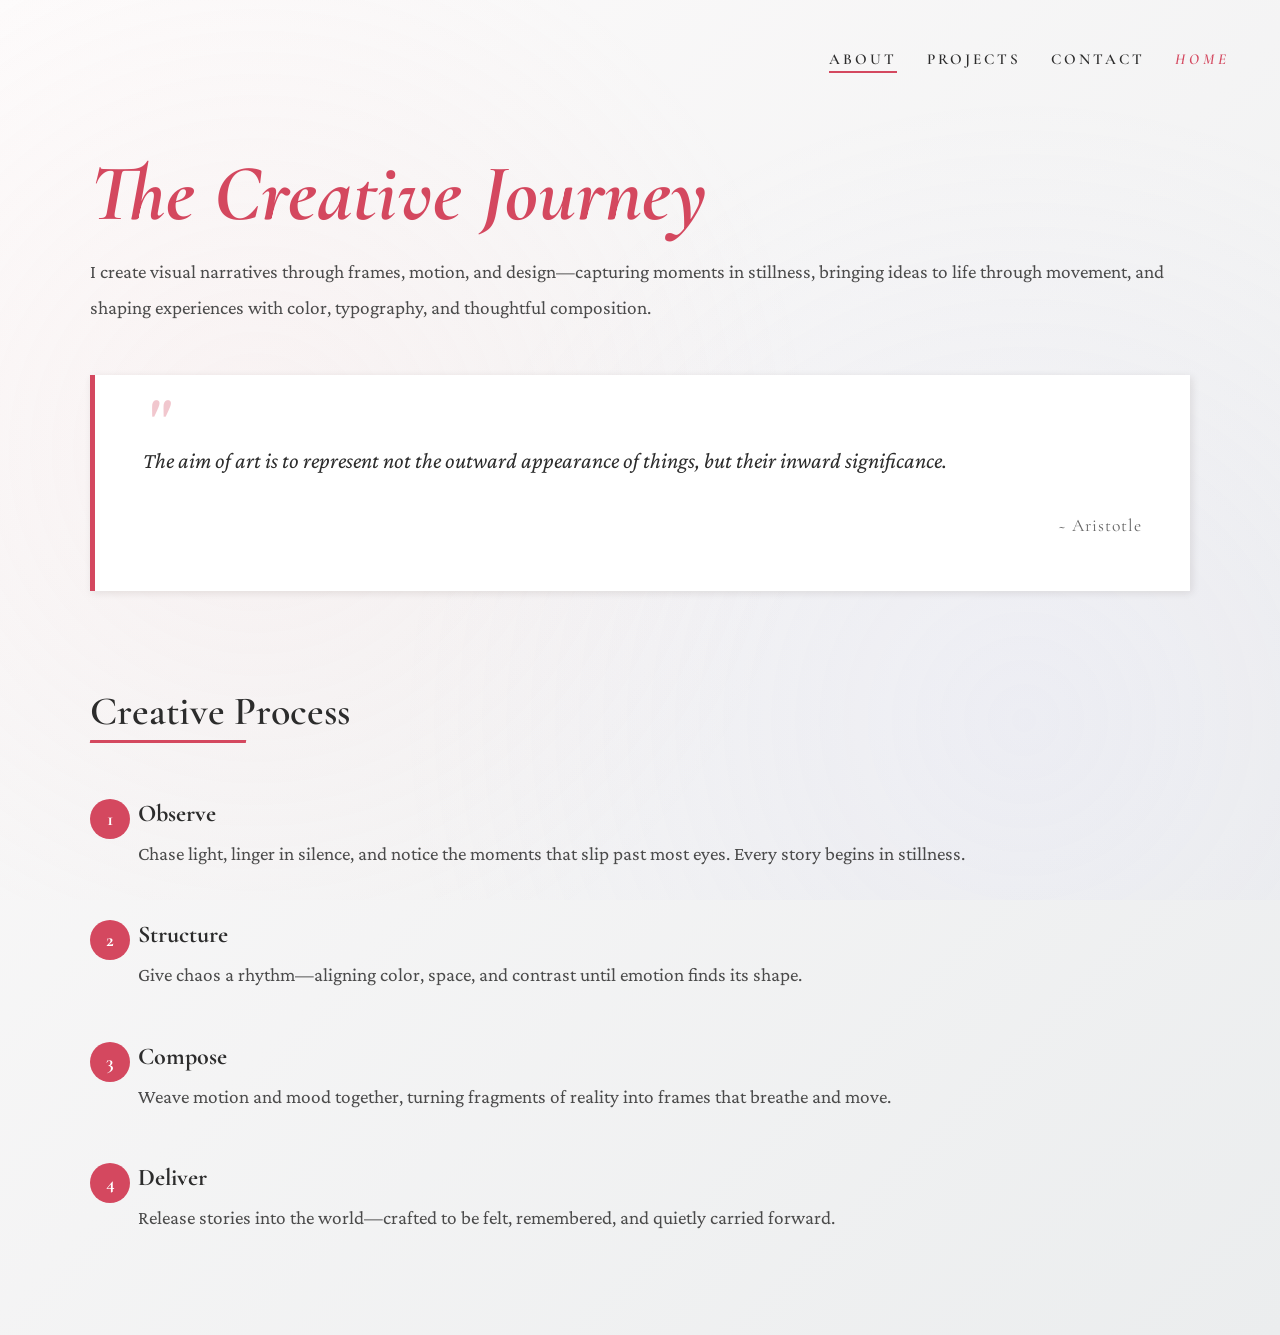
==== designer.html @ aa04ecfb "commit" ====
<!DOCTYPE html>
<html lang="en">

<head>
    <meta charset="UTF-8">
    <meta name="viewport" content="width=device-width, initial-scale=1.0">
    <title>Designer - Portfolio</title>
    <link
        href="https://fonts.googleapis.com/css2?family=Cormorant+Garamond:ital,wght@0,400;0,600;1,300;1,700&family=Crimson+Pro:wght@400;600&display=swap"
        rel="stylesheet">
    <link rel="stylesheet" href="css/designer.css">
</head>

<body>
    <!-- Navigation -->
    <nav>
        <a href="#about" onclick="showSection('about')" class="nav-link">About</a>
        <a href="#projects" onclick="showSection('projects')" class="nav-link">Projects</a>
        <a href="#contact" onclick="showSection('contact')" class="nav-link">Contact</a>
        <a href="index.html" class="home">Home</a>
    </nav>

    <!-- Page Content -->
    <div class="page-container">
        <!-- About Section -->
        <section id="about" class="page-section active">
            <h1>The Creative Journey</h1>
            <p>I create visual narratives through frames, motion, and design—capturing moments in stillness, bringing
                ideas to life through movement, and shaping experiences with color, typography, and thoughtful
                composition.</p>

            <div class="philosophy-quote">
                The aim of art is to represent not the outward appearance of things, but their inward significance.
                <div class="author">~ Aristotle</div>
            </div>

            <h2>Creative Process</h2>
            <div class="process-steps">

                <div class="process-step" data-number="1">
                    <h4>Observe</h4>
                    <p>
                        Chase light, linger in silence, and notice the moments that slip past most eyes.
                        Every story begins in stillness.
                    </p>
                </div>

                <div class="process-step" data-number="2">
                    <h4>Structure</h4>
                    <p>
                        Give chaos a rhythm—aligning color, space, and contrast
                        until emotion finds its shape.
                    </p>
                </div>

                <div class="process-step" data-number="3">
                    <h4>Compose</h4>
                    <p>
                        Weave motion and mood together, turning fragments of reality
                        into frames that breathe and move.
                    </p>
                </div>

                <div class="process-step" data-number="4">
                    <h4>Deliver</h4>
                    <p>
                        Release stories into the world—crafted to be felt,
                        remembered, and quietly carried forward.
                    </p>
                </div>

            </div>

            <!-- <h2>Expertise</h2>
            <div class="skills-showcase">
                <div class="skill-box">
                    <h4>UI/UX Design</h4>
                    <p>Creating intuitive flows and delightful interactions that make complex tasks feel effortless.</p>
                </div>
                <div class="skill-box">
                    <h4>Editing</h4>
                    <p>Crafting beautiful interfaces with careful attention to typography, color, and composition.</p>
                </div>
                <div class="skill-box">
                    <h4>Photography</h4>
                    <p>Building scalable component libraries and guidelines that ensure consistency across products.</p>
                </div>
                <div class="skill-box">
                    <h4>Branding</h4>
                    <p>Developing cohesive brand identities that tell compelling stories and connect with audiences.</p>
                </div>
                <div class="skill-box">
                    <h4>Prototyping</h4>
                    <p>Bringing ideas to life through interactive prototypes that communicate vision and enable testing.
                    </p>
                </div>
                <div class="skill-box">
                    <h4>User Research</h4>
                    <p>Conducting interviews, usability tests, and analysis to uncover insights that drive design
                        decisions.</p>
                </div>
            </div> -->
        </section>

        <!-- Projects Section -->
        <section id="projects" class="page-section">
            <h1>Featured Work</h1>
            <p>A selection of projects that showcase my design thinking and creative problem-solving.</p>

            <div class="project-grid">
                <div class="project-card">
                    <h3>Photography</h3>
                    <p class="project-description">Capturing fleeting moments through light, shadow, and composition.
                From quiet street frames to expressive portraits, each image tells a story beyond words.</p>
                    <div class="project-role"><strong>Focus:</strong> Light · Emotion · Composition</div>
                </div>

                <div class="project-card">
                    <h3>UI/UX Design</h3>
                    <p class="project-description">Designing interfaces that feel intuitive and intentional—where typography,
                color, and space work together to guide and inspire.</p>
                    <div class="project-role"><strong>Focus:</strong> Layout · Typography · Interaction</div>
                </div>

                <div class="project-card">
                    <h3>Video Editing</h3>
                    <p class="project-description">Turning raw footage into immersive narratives through rhythm,
                pacing, transitions, and cinematic color grading.</p>
                    <div class="project-role"><strong>Focus:</strong> Motion · Story · Timing</div>
                </div>

                <!-- <div class="project-card">
                    <h3>Sound Production</h3>
                    <p class="project-description">Crafting atmosphere through layered audio, ambient textures,
                and carefully shaped sound that elevates visual storytelling.</p>
                    <div class="project-role"><strong>Focus:</strong> Tone · Mood · Immersion</div>
                </div> -->

                <!-- <div class="project-card">
                    <h3>Game Design</h3>
                    <p class="project-description">Building interactive experiences where mechanics, visuals,
                and storytelling merge to create engaging digital worlds.</p>
                    <div class="project-role"><strong>Focus:</strong> Interaction · Systems · Experience</div>
                </div> -->

                <div class="project-card">
                    <h3>Posters & Branding</h3>
                    <p class="project-description">Creating bold visual identities and expressive posters
                that communicate ideas with clarity and character.</p>
                    <div class="project-role"><strong>Focus:</strong> Visual Identity · Composition · Impact</div>
                </div>
            </div>
        </section>

        <!-- Contact Section -->
        <section id="contact" class="page-section">
            <h1>Let's Create Together</h1>
            <p>Have a project in mind? I'd love to hear about it and explore how we can bring your vision to life.</p>

            <form class="contact-form">
                <div class="form-group">
                    <label for="name">Your Name</label>
                    <input type="text" id="name" name="name" required>
                </div>
                <div class="form-group">
                    <label for="email">Email Address</label>
                    <input type="email" id="email" name="email" required>
                </div>
                <div class="form-group">
                    <label for="message">Tell me about your project</label>
                    <textarea id="message" name="message" required></textarea>
                </div>
                <button type="submit">Send Message</button>
            </form>

            <div class="contact-info">
                <h2>Connect</h2>
                <div class="contact-item">
                    <span>📧</span>
                    <a href="mailto:vipin.yadav.7217@gmail.com">vipin.yadav.7217@gmail.com</a>
                </div>
                <div class="contact-item">
                    <span>🎨</span>
                    <a href="https://dribbble.com/vipin-yadav-7217" target="_blank">dribbble.com</a>
                </div>
                <div class="contact-item">
                    <span>💼</span>
                    <a href="https://www.behance.net/d7106" target="_blank">behance.net</a>
                </div>
                <div class="contact-item">
                    <span>📸</span>
                    <a href="https://www.instagram.com/_vipinyadav31_/" target="_blank">instagram.com</a>
                </div>
                <div class="contact-item">
                    <span>💼</span>
                    <a href="https://www.linkedin.com/in/vipin-yadav-a4ab71288/" target="_blank">linkedin.com</a>
                </div>
            </div>
        </section>
    </div>

    <script src="js/page.js"></script>
</body>

</html>
---- css/designer.css ----
* {
    margin: 0;
    padding: 0;
    box-sizing: border-box;
}

body {
    font-family: 'Crimson Pro', serif;
    background: linear-gradient(135deg, #fdfbfb 0%, #ebedee 100%);
    color: #2c2c2c;
    min-height: 100vh;
    position: relative;
}

body::before {
    content: '';
    position: fixed;
    top: 0;
    left: 0;
    right: 0;
    bottom: 0;
    background:
        radial-gradient(circle at 20% 50%, rgba(255, 200, 200, 0.1) 0%, transparent 50%),
        radial-gradient(circle at 80% 80%, rgba(200, 200, 255, 0.1) 0%, transparent 50%);
    pointer-events: none;
    z-index: 1;
}

/* Navigation */
nav {
    position: fixed;
    top: 0;
    right: 0;
    padding: 50px 50px;
    z-index: 1000;
    display: flex;
    gap: 30px;
    align-items: center;
}

nav a {
    color: #2c2c2c;
    text-decoration: none;
    font-size: 0.95rem;
    text-transform: uppercase;
    letter-spacing: 3px;
    position: relative;
    transition: all 0.3s ease;
    padding-bottom: 5px;
    font-family: 'Cormorant Garamond', serif;
    font-weight: 600;
}

nav a::after {
    content: '';
    position: absolute;
    bottom: 0;
    left: 0;
    width: 0;
    height: 2px;
    background: #d4485f;
    transition: width 0.3s ease;
}

nav a:hover::after,
nav a.active::after {
    width: 100%;
}

nav a:hover {
    color: #d4485f;
}

nav a.home {
    color: #d4485f;
    letter-spacing: 4px;
    font-style: italic;
}

/* Page Container */
.page-container {
    position: relative;
    z-index: 2;
    max-width: 1200px;
    margin: 0 auto;
    padding: 150px 50px 50px;
}

.page-section {
    display: none;
    animation: fadeIn 0.6s ease;
}

.page-section.active {
    display: block;
}

@keyframes fadeIn {
    from {
        opacity: 0;
        transform: translateY(20px);
    }

    to {
        opacity: 1;
        transform: translateY(0);
    }
}

h1 {
    font-size: 5rem;
    margin-bottom: 1rem;
    color: #d4485f;
    font-family: 'Cormorant Garamond', serif;
    font-style: italic;
    font-weight: 700;
    line-height: 1.1;
}

h2 {
    font-size: 2.5rem;
    color: #2c2c2c;
    margin-bottom: 2rem;
    margin-top: 3rem;
    font-family: 'Cormorant Garamond', serif;
    font-weight: 600;
    position: relative;
    display: inline-block;
}

h2::after {
    content: '';
    position: absolute;
    bottom: -8px;
    left: 0;
    width: 60%;
    height: 3px;
    background: #d4485f;
    transform: skewX(-10deg);
}

h3 {
    font-size: 1.8rem;
    color: #d4485f;
    margin-bottom: 1rem;
    margin-top: 2rem;
    font-family: 'Cormorant Garamond', serif;
    font-weight: 600;
}

p {
    font-size: 1.2rem;
    line-height: 1.9;
    color: #4a4a4a;
    margin-bottom: 1.5rem;
}

/* Project Cards */
.project-grid {
    display: grid;
    grid-template-columns: repeat(auto-fit, minmax(350px, 1fr));
    gap: 2.5rem;
    margin-top: 3rem;
}

.project-card {
    background: white;
    padding: 2.5rem;
    border-radius: 4px;
    box-shadow: 3px 3px 0 #f4d9c6;
    transition: all 0.3s ease;
    border-left: 4px solid #d4485f;
}

.project-card:hover {
    transform: rotate(-1deg) translateY(-8px);
    box-shadow: 8px 8px 0 #f4d9c6;
}

.project-card h3 {
    margin-top: 0;
}

.project-description {
    font-style: italic;
    font-size: 1.1rem;
    line-height: 1.7;
}

.project-role {
    margin-top: 1.5rem;
    padding-top: 1.5rem;
    border-top: 1px solid #e0e0e0;
    font-size: 1rem;
    color: #666;
}

.project-role strong {
    color: #d4485f;
}

/* Skills Showcase */
.skills-showcase {
    display: grid;
    grid-template-columns: repeat(auto-fit, minmax(250px, 1fr));
    gap: 2rem;
    margin-top: 2rem;
}

.skill-box {
    background: white;
    padding: 2rem;
    box-shadow: 2px 2px 8px rgba(44, 24, 16, 0.1);
    transition: all 0.3s ease;
}

.skill-box:hover {
    transform: translateY(-5px);
    box-shadow: 4px 4px 15px rgba(44, 24, 16, 0.15);
}

.skill-box h4 {
    color: #d4485f;
    font-size: 1.3rem;
    margin-bottom: 1rem;
    font-family: 'Cormorant Garamond', serif;
    font-weight: 600;
}

.skill-box p {
    font-size: 1rem;
    line-height: 1.7;
    font-style: italic;
}

/* Process Timeline */
.process-steps {
    margin-top: 2rem;
}

.process-step {
    margin-bottom: 3rem;
    padding-left: 3rem;
    position: relative;
}

.process-step::before {
    content: attr(data-number);
    position: absolute;
    left: 0;
    top: 0;
    width: 40px;
    height: 40px;
    background: #d4485f;
    color: white;
    border-radius: 50%;
    display: flex;
    align-items: center;
    justify-content: center;
    font-weight: 700;
    font-family: 'Cormorant Garamond', serif;
    font-size: 1.2rem;
}

.process-step h4 {
    color: #2c2c2c;
    font-size: 1.5rem;
    margin-bottom: 0.5rem;
    font-family: 'Cormorant Garamond', serif;
}

/* Contact Form */
.contact-form {
    max-width: 600px;
    margin-top: 2rem;
}

.form-group {
    margin-bottom: 1.5rem;
}

label {
    display: block;
    margin-bottom: 0.5rem;
    color: #2c2c2c;
    font-size: 1rem;
    font-weight: 600;
}

input,
textarea {
    width: 100%;
    background: white;
    border: 2px solid #e0e0e0;
    color: #2c2c2c;
    padding: 12px;
    font-family: 'Crimson Pro', serif;
    font-size: 1rem;
    border-radius: 0;
    transition: all 0.3s ease;
}

input:focus,
textarea:focus {
    outline: none;
    border-color: #d4485f;
    box-shadow: 0 0 0 3px rgba(212, 72, 95, 0.1);
}

textarea {
    min-height: 150px;
    resize: vertical;
}

button {
    background: #d4485f;
    color: white;
    border: none;
    padding: 15px 40px;
    font-family: 'Cormorant Garamond', serif;
    font-size: 1.1rem;
    cursor: pointer;
    transition: all 0.3s ease;
    text-transform: uppercase;
    letter-spacing: 2px;
    font-weight: 600;
}

button:hover {
    background: #b83a4e;
    box-shadow: 4px 4px 0 #f4d9c6;
    transform: translate(-2px, -2px);
}

.contact-info {
    margin-top: 3rem;
}

.contact-item {
    display: flex;
    align-items: center;
    gap: 15px;
    margin-bottom: 1.2rem;
    font-size: 1.1rem;
}

.contact-item a {
    color: #d4485f;
    text-decoration: none;
    transition: color 0.3s ease;
    font-style: italic;
}

.contact-item a:hover {
    color: #b83a4e;
}

/* Philosophy Section */
.philosophy-quote {
    background: white;
    padding: 3rem;
    margin: 3rem 0;
    border-left: 5px solid #d4485f;
    font-size: 1.4rem;
    font-style: italic;
    line-height: 2;
    color: #2c2c2c;
    box-shadow: 2px 2px 8px rgba(44, 24, 16, 0.1);
}

.philosophy-quote::before {
    content: '"';
    font-size: 4rem;
    color: #d4485f;
    opacity: 0.3;
    line-height: 0;
    display: block;
    margin-bottom: 1rem;
}

.author{
    margin-top: 1.5rem;
    text-align: right;
    font-size: 1.1rem;
    font-style: normal;
    color: #666;
    letter-spacing: 1px;
    font-family: 'Cormorant Garamond', serif;
}

/* Responsive */
@media (max-width: 768px) {
    nav {
        padding: 30px 20px;
        gap: 15px;
    }

    nav a {
        font-size: 0.8rem;
    }

    .page-container {
        padding: 120px 20px 30px;
    }

    h1 {
        font-size: 3rem;
    }

    h2 {
        font-size: 1.8rem;
    }

    .project-grid {
        grid-template-columns: 1fr;
    }

    .philosophy-quote {
        font-size: 1.2rem;
        padding: 2rem;
    }
}
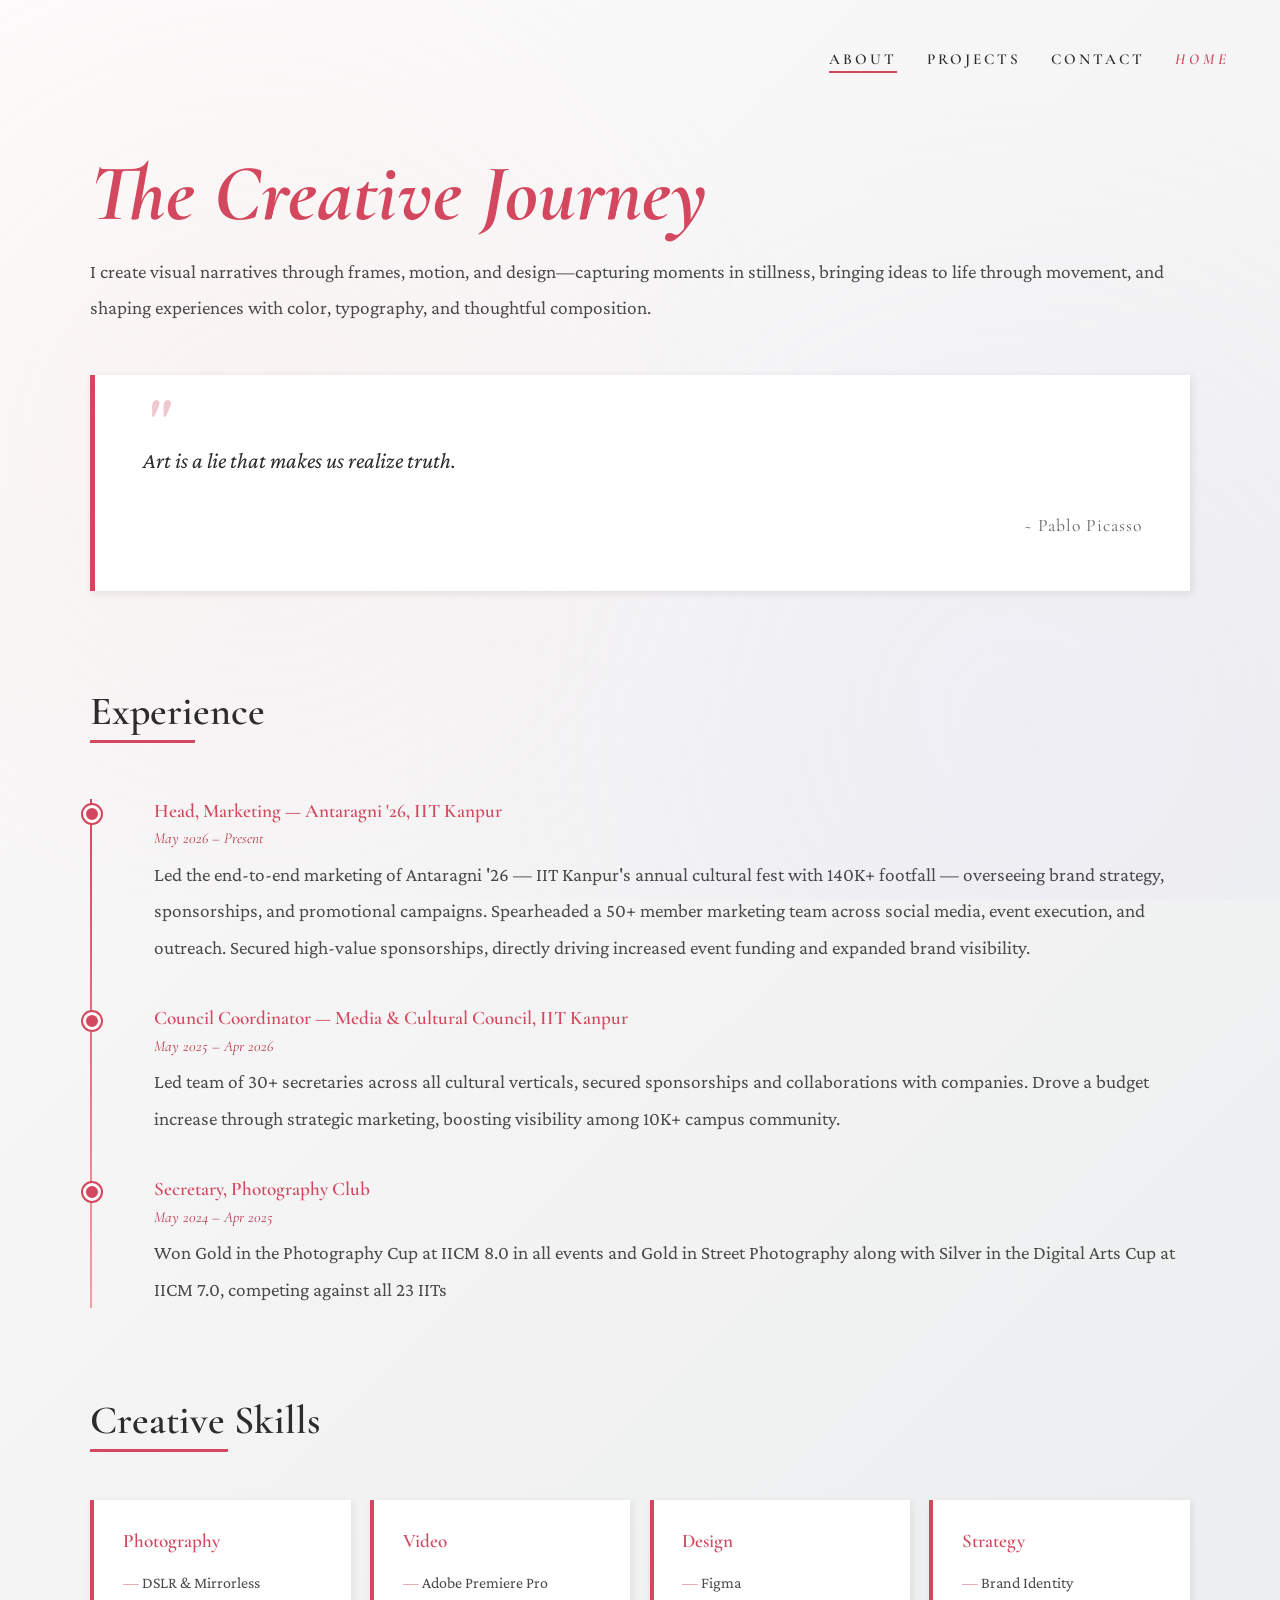
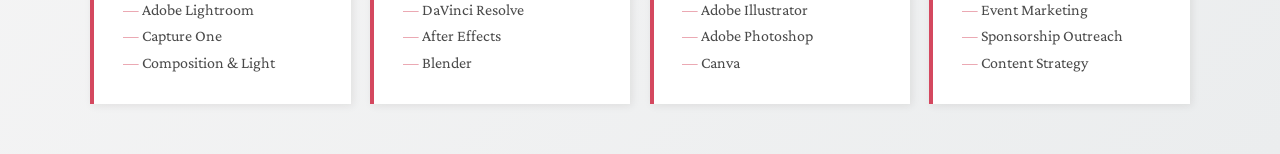
==== commit fd16938e: "commit" ====
--- a/designer.html
+++ b/designer.html
@@ -30,76 +30,72 @@
                 composition.</p>
 
             <div class="philosophy-quote">
-                The aim of art is to represent not the outward appearance of things, but their inward significance.
-                <div class="author">~ Aristotle</div>
+                Art is a lie that makes us realize truth.
+                <div class="author">~ Pablo Picasso</div>
             </div>
 
-            <h2>Creative Process</h2>
-            <div class="process-steps">
-
-                <div class="process-step" data-number="1">
-                    <h4>Observe</h4>
-                    <p>
-                        Chase light, linger in silence, and notice the moments that slip past most eyes.
-                        Every story begins in stillness.
+            <h2>Experience</h2>
+            <div class="timeline">
+                <div class="timeline-item">
+                    <h4>Head, Marketing — Antaragni '26, IIT Kanpur</h4>
+                    <div class="date">May 2026 – Present</div>
+                    <p>Led the end-to-end marketing of Antaragni '26 — IIT Kanpur's annual cultural fest with 140K+ footfall — overseeing brand strategy, sponsorships, and promotional campaigns. Spearheaded a 50+ member marketing team across social media, event execution, and outreach. Secured high-value sponsorships, directly driving increased event funding and expanded brand visibility.</p>
                     </p>
                 </div>
-
-                <div class="process-step" data-number="2">
-                    <h4>Structure</h4>
-                    <p>
-                        Give chaos a rhythm—aligning color, space, and contrast
-                        until emotion finds its shape.
-                    </p>
+                <div class="timeline-item">
+                    <h4>Council Coordinator — Media & Cultural Council, IIT Kanpur</h4>
+                    <div class="date">May 2025 – Apr 2026</div>
+                    <p>Led team of 30+ secretaries across all cultural verticals, secured sponsorships and
+                        collaborations with companies. Drove a budget increase through strategic marketing,
+                        boosting visibility among 10K+ campus community.</p>
                 </div>
-
-                <div class="process-step" data-number="3">
-                    <h4>Compose</h4>
-                    <p>
-                        Weave motion and mood together, turning fragments of reality
-                        into frames that breathe and move.
-                    </p>
+                
+                <div class="timeline-item">
+                    <h4>Secretary, Photography Club</h4>
+                    <div class="date">May 2024 – Apr 2025</div>
+                    <p>Won Gold in the Photography Cup at IICM 8.0 in all events and Gold in Street Photography along with Silver in the Digital Arts Cup at IICM 7.0, competing against all 23 IITs</p>
                 </div>
-
-                <div class="process-step" data-number="4">
-                    <h4>Deliver</h4>
-                    <p>
-                        Release stories into the world—crafted to be felt,
-                        remembered, and quietly carried forward.
-                    </p>
-                </div>
-
             </div>
 
-            <!-- <h2>Expertise</h2>
-            <div class="skills-showcase">
-                <div class="skill-box">
-                    <h4>UI/UX Design</h4>
-                    <p>Creating intuitive flows and delightful interactions that make complex tasks feel effortless.</p>
+            <h2>Creative Skills</h2>
+            <div class="skills-list">
+                <div class="skill-category">
+                    <h4>Photography</h4>
+                    <ul>
+                        <li>DSLR &amp; Mirrorless</li>
+                        <li>Adobe Lightroom</li>
+                        <li>Capture One</li>
+                        <li>Composition &amp; Light</li>
+                    </ul>
                 </div>
-                <div class="skill-box">
-                    <h4>Editing</h4>
-                    <p>Crafting beautiful interfaces with careful attention to typography, color, and composition.</p>
+                <div class="skill-category">
+                    <h4>Video</h4>
+                    <ul>
+                        <li>Adobe Premiere Pro</li>
+                        <li>DaVinci Resolve</li>
+                        <li>After Effects</li>
+                        <li>Blender</li>
+                    </ul>
                 </div>
-                <div class="skill-box">
-                    <h4>Photography</h4>
-                    <p>Building scalable component libraries and guidelines that ensure consistency across products.</p>
+                <div class="skill-category">
+                    <h4>Design</h4>
+                    <ul>
+                        <li>Figma</li>
+                        <li>Adobe Illustrator</li>
+                        <li>Adobe Photoshop</li>
+                        <li>Canva</li>
+                    </ul>
                 </div>
-                <div class="skill-box">
-                    <h4>Branding</h4>
-                    <p>Developing cohesive brand identities that tell compelling stories and connect with audiences.</p>
+                <div class="skill-category">
+                    <h4>Strategy</h4>
+                    <ul>
+                        <li>Brand Identity</li>
+                        <li>Event Marketing</li>
+                        <li>Sponsorship Outreach</li>
+                        <li>Content Strategy</li>
+                    </ul>
                 </div>
-                <div class="skill-box">
-                    <h4>Prototyping</h4>
-                    <p>Bringing ideas to life through interactive prototypes that communicate vision and enable testing.
-                    </p>
-                </div>
-                <div class="skill-box">
-                    <h4>User Research</h4>
-                    <p>Conducting interviews, usability tests, and analysis to uncover insights that drive design
-                        decisions.</p>
-                </div>
-            </div> -->
+            </div>
         </section>
 
         <!-- Projects Section -->
@@ -128,20 +124,6 @@
                 pacing, transitions, and cinematic color grading.</p>
                     <div class="project-role"><strong>Focus:</strong> Motion · Story · Timing</div>
                 </div>
-
-                <!-- <div class="project-card">
-                    <h3>Sound Production</h3>
-                    <p class="project-description">Crafting atmosphere through layered audio, ambient textures,
-                and carefully shaped sound that elevates visual storytelling.</p>
-                    <div class="project-role"><strong>Focus:</strong> Tone · Mood · Immersion</div>
-                </div> -->
-
-                <!-- <div class="project-card">
-                    <h3>Game Design</h3>
-                    <p class="project-description">Building interactive experiences where mechanics, visuals,
-                and storytelling merge to create engaging digital worlds.</p>
-                    <div class="project-role"><strong>Focus:</strong> Interaction · Systems · Experience</div>
-                </div> -->
 
                 <div class="project-card">
                     <h3>Posters & Branding</h3>
--- a/css/designer.css
+++ b/css/designer.css
@@ -419,4 +419,112 @@
         font-size: 1.2rem;
         padding: 2rem;
     }
+}
+/* ── Timeline ───────────────────────────────────────────────────────────────── */
+.timeline {
+    position: relative;
+    padding-left: 2rem;
+    margin-top: 2rem;
+}
+
+.timeline::before {
+    content: '';
+    position: absolute;
+    left: 0;
+    top: 0;
+    bottom: 0;
+    width: 2px;
+    background: linear-gradient(to bottom, #d4485f, #f4a0a0);
+}
+
+.timeline-item {
+    position: relative;
+    margin-bottom: 2.5rem;
+    padding-left: 2rem;
+}
+
+.timeline-item::before {
+    content: '';
+    position: absolute;
+    left: -2.45rem;
+    top: 6px;
+    width: 12px;
+    height: 12px;
+    background: #d4485f;
+    border-radius: 50%;
+    border: 3px solid #fdfbfb;
+    box-shadow: 0 0 0 2px #d4485f;
+}
+
+.timeline-item h4 {
+    color: #d4485f;
+    font-size: 1.2rem;
+    margin-bottom: 0.4rem;
+    font-family: 'Cormorant Garamond', serif;
+    font-weight: 600;
+}
+
+.timeline-item .date {
+    color: #b83a4e;
+    font-size: 0.95rem;
+    font-style: italic;
+    margin-bottom: 0.6rem;
+    font-family: 'Cormorant Garamond', serif;
+}
+
+/* ── Skills List ────────────────────────────────────────────────────────────── */
+.skills-list {
+    display: grid;
+    grid-template-columns: repeat(auto-fit, minmax(200px, 1fr));
+    gap: 1.2rem;
+    margin-top: 1.5rem;
+}
+
+.skill-category {
+    background: white;
+    padding: 1.8rem;
+    border-left: 4px solid #d4485f;
+    box-shadow: 2px 2px 8px rgba(44, 24, 16, 0.08);
+    transition: transform 0.3s ease, box-shadow 0.3s ease;
+}
+
+.skill-category:hover {
+    transform: translateY(-4px);
+    box-shadow: 4px 6px 16px rgba(44, 24, 16, 0.13);
+}
+
+.skill-category h4 {
+    color: #d4485f;
+    font-size: 1.2rem;
+    margin-bottom: 1rem;
+    font-family: 'Cormorant Garamond', serif;
+    font-weight: 600;
+}
+
+.skill-category ul {
+    list-style: none;
+}
+
+.skill-category li {
+    color: #4a4a4a;
+    padding: 0.3rem 0;
+    font-size: 1rem;
+    font-family: 'Crimson Pro', serif;
+}
+
+.skill-category li::before {
+    content: '— ';
+    color: #d4485f;
+    opacity: 0.6;
+}
+
+/* ── Responsive additions ───────────────────────────────────────────────────── */
+@media (max-width: 768px) {
+    .skills-list {
+        grid-template-columns: 1fr 1fr;
+    }
+
+    .timeline-item h4 {
+        font-size: 1.05rem;
+    }
 }
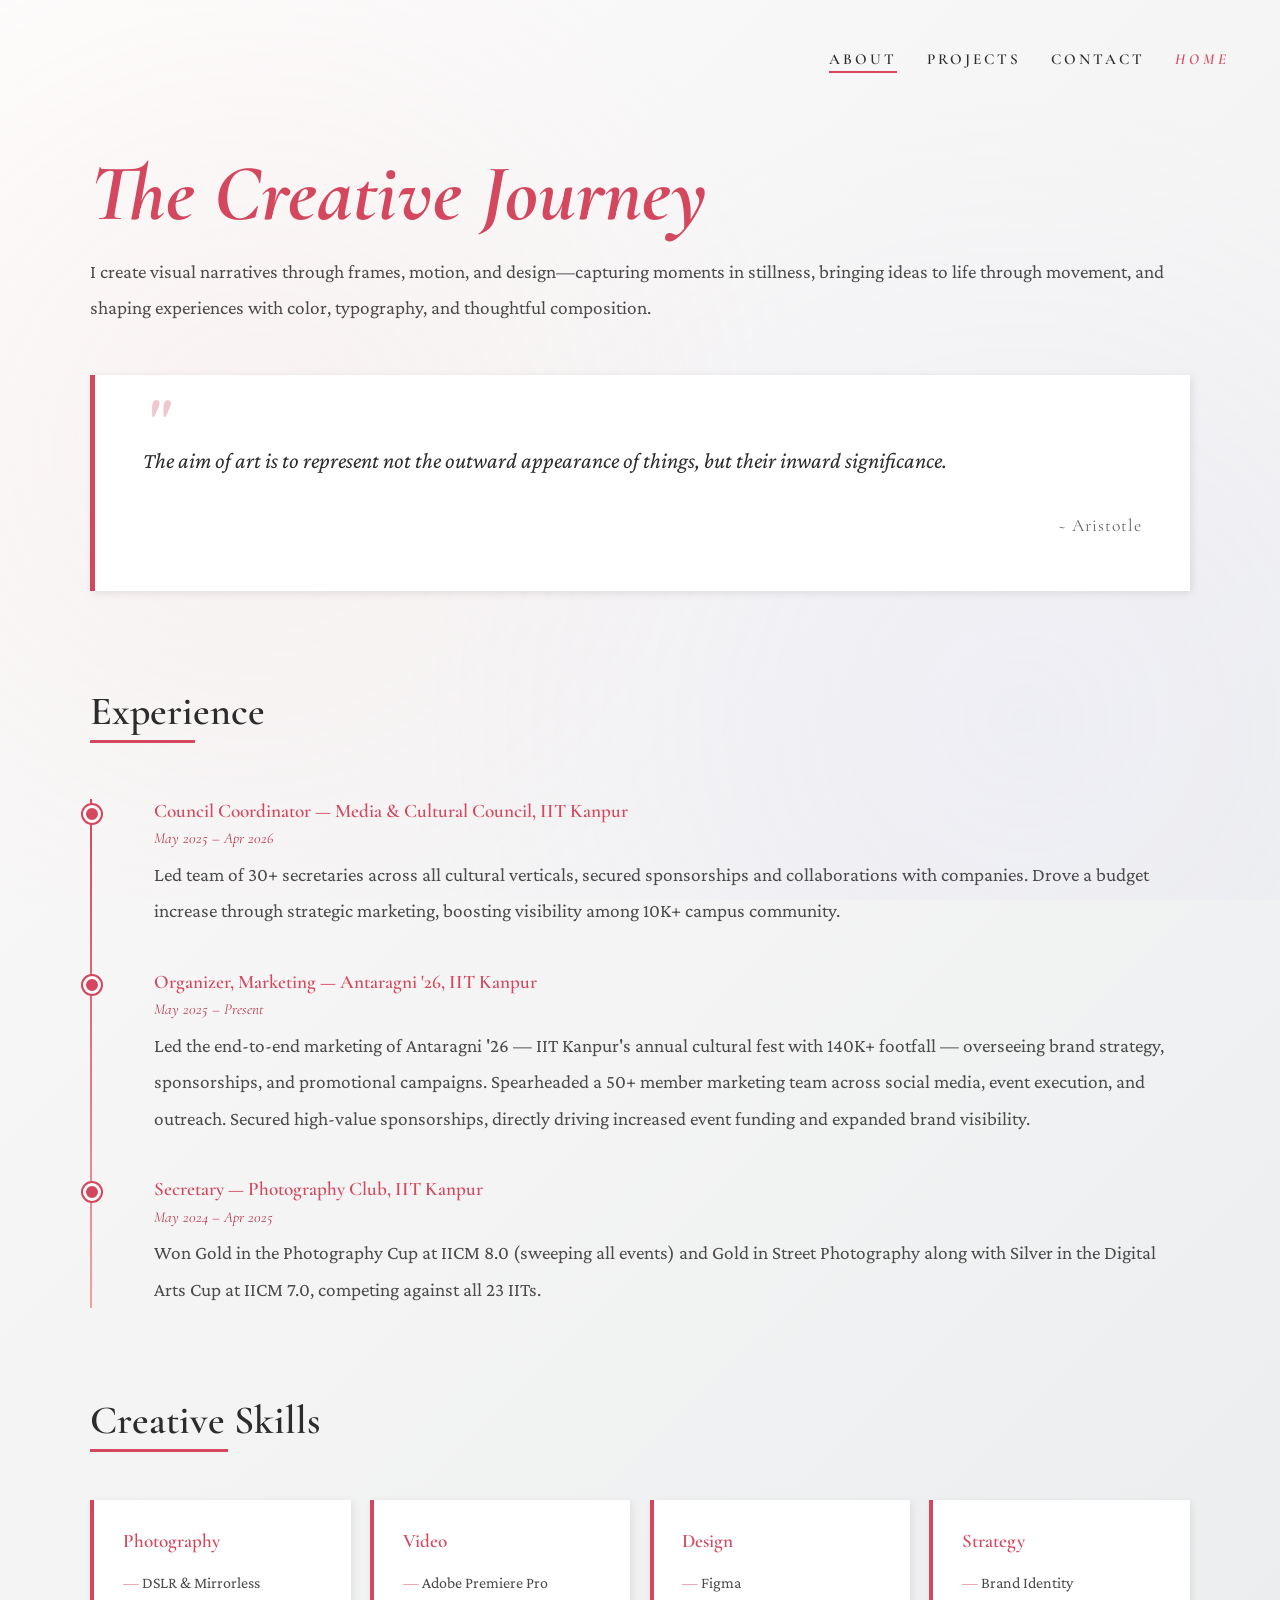
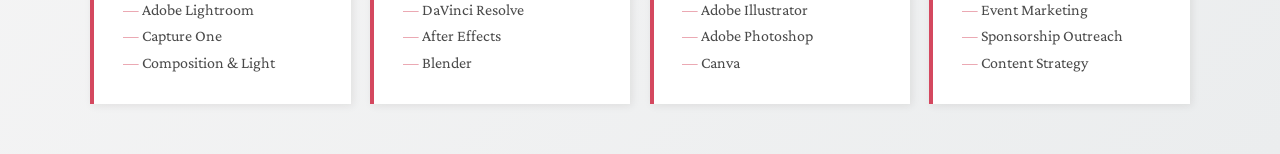
==== commit 9e5d89e4: "Commit" ====
--- a/designer.html
+++ b/designer.html
@@ -1,59 +1,48 @@
 <!DOCTYPE html>
 <html lang="en">
-
 <head>
     <meta charset="UTF-8">
     <meta name="viewport" content="width=device-width, initial-scale=1.0">
     <title>Designer - Portfolio</title>
-    <link
-        href="https://fonts.googleapis.com/css2?family=Cormorant+Garamond:ital,wght@0,400;0,600;1,300;1,700&family=Crimson+Pro:wght@400;600&display=swap"
-        rel="stylesheet">
+    <link href="https://fonts.googleapis.com/css2?family=Cormorant+Garamond:ital,wght@0,400;0,600;1,300;1,700&family=Crimson+Pro:wght@400;600&display=swap" rel="stylesheet">
     <link rel="stylesheet" href="css/designer.css">
 </head>
-
 <body>
     <!-- Navigation -->
     <nav>
-        <a href="#about" onclick="showSection('about')" class="nav-link">About</a>
-        <a href="#projects" onclick="showSection('projects')" class="nav-link">Projects</a>
-        <a href="#contact" onclick="showSection('contact')" class="nav-link">Contact</a>
+        <a href="#about" onclick="showSection('about', event)" class="nav-link">About</a>
+        <a href="#projects" onclick="showSection('projects', event)" class="nav-link">Projects</a>
+        <a href="#contact" onclick="showSection('contact', event)" class="nav-link">Contact</a>
         <a href="index.html" class="home">Home</a>
     </nav>
 
-    <!-- Page Content -->
     <div class="page-container">
         <!-- About Section -->
         <section id="about" class="page-section active">
             <h1>The Creative Journey</h1>
-            <p>I create visual narratives through frames, motion, and design—capturing moments in stillness, bringing
-                ideas to life through movement, and shaping experiences with color, typography, and thoughtful
-                composition.</p>
+            <p>I create visual narratives through frames, motion, and design—capturing moments in stillness, bringing ideas to life through movement, and shaping experiences with color, typography, and thoughtful composition.</p>
 
             <div class="philosophy-quote">
-                Art is a lie that makes us realize truth.
-                <div class="author">~ Pablo Picasso</div>
+                The aim of art is to represent not the outward appearance of things, but their inward significance.
+                <div class="author">~ Aristotle</div>
             </div>
 
             <h2>Experience</h2>
             <div class="timeline">
                 <div class="timeline-item">
-                    <h4>Head, Marketing — Antaragni '26, IIT Kanpur</h4>
-                    <div class="date">May 2026 – Present</div>
-                    <p>Led the end-to-end marketing of Antaragni '26 — IIT Kanpur's annual cultural fest with 140K+ footfall — overseeing brand strategy, sponsorships, and promotional campaigns. Spearheaded a 50+ member marketing team across social media, event execution, and outreach. Secured high-value sponsorships, directly driving increased event funding and expanded brand visibility.</p>
-                    </p>
+                    <h4>Council Coordinator — Media & Cultural Council, IIT Kanpur</h4>
+                    <div class="date">May 2025 – Apr 2026</div>
+                    <p>Led team of 30+ secretaries across all cultural verticals, secured sponsorships and collaborations with companies. Drove a budget increase through strategic marketing, boosting visibility among 10K+ campus community.</p>
                 </div>
                 <div class="timeline-item">
-                    <h4>Council Coordinator — Media & Cultural Council, IIT Kanpur</h4>
-                    <div class="date">May 2025 – Apr 2026</div>
-                    <p>Led team of 30+ secretaries across all cultural verticals, secured sponsorships and
-                        collaborations with companies. Drove a budget increase through strategic marketing,
-                        boosting visibility among 10K+ campus community.</p>
+                    <h4>Organizer, Marketing — Antaragni '26, IIT Kanpur</h4>
+                    <div class="date">May 2025 – Present</div>
+                    <p>Led the end-to-end marketing of Antaragni '26 — IIT Kanpur's annual cultural fest with 140K+ footfall — overseeing brand strategy, sponsorships, and promotional campaigns. Spearheaded a 50+ member marketing team across social media, event execution, and outreach. Secured high-value sponsorships, directly driving increased event funding and expanded brand visibility.</p>
                 </div>
-                
                 <div class="timeline-item">
-                    <h4>Secretary, Photography Club</h4>
+                    <h4>Secretary — Photography Club, IIT Kanpur</h4>
                     <div class="date">May 2024 – Apr 2025</div>
-                    <p>Won Gold in the Photography Cup at IICM 8.0 in all events and Gold in Street Photography along with Silver in the Digital Arts Cup at IICM 7.0, competing against all 23 IITs</p>
+                    <p>Won Gold in the Photography Cup at IICM 8.0 (sweeping all events) and Gold in Street Photography along with Silver in the Digital Arts Cup at IICM 7.0, competing against all 23 IITs.</p>
                 </div>
             </div>
 
@@ -104,33 +93,37 @@
             <p>A selection of projects that showcase my design thinking and creative problem-solving.</p>
 
             <div class="project-grid">
-                <div class="project-card">
+
+                <!-- Update each href to your actual portfolio/gallery links -->
+
+                <a class="project-card" href="https://www.instagram.com/_vipinyadav31_/" target="_blank" rel="noopener noreferrer">
+                    <span class="card-arrow">↗</span>
                     <h3>Photography</h3>
-                    <p class="project-description">Capturing fleeting moments through light, shadow, and composition.
-                From quiet street frames to expressive portraits, each image tells a story beyond words.</p>
+                    <p class="project-description">Capturing fleeting moments through light, shadow, and composition. From quiet street frames to expressive portraits, each image tells a story beyond words.</p>
                     <div class="project-role"><strong>Focus:</strong> Light · Emotion · Composition</div>
-                </div>
+                </a>
 
-                <div class="project-card">
+                <a class="project-card" href="https://www.behance.net/d7106" target="_blank" rel="noopener noreferrer">
+                    <span class="card-arrow">↗</span>
                     <h3>UI/UX Design</h3>
-                    <p class="project-description">Designing interfaces that feel intuitive and intentional—where typography,
-                color, and space work together to guide and inspire.</p>
+                    <p class="project-description">Designing interfaces that feel intuitive and intentional—where typography, color, and space work together to guide and inspire.</p>
                     <div class="project-role"><strong>Focus:</strong> Layout · Typography · Interaction</div>
-                </div>
+                </a>
 
-                <div class="project-card">
+                <a class="project-card" href="https://www.behance.net/d7106" target="_blank" rel="noopener noreferrer">
+                    <span class="card-arrow">↗</span>
                     <h3>Video Editing</h3>
-                    <p class="project-description">Turning raw footage into immersive narratives through rhythm,
-                pacing, transitions, and cinematic color grading.</p>
+                    <p class="project-description">Turning raw footage into immersive narratives through rhythm, pacing, transitions, and cinematic color grading.</p>
                     <div class="project-role"><strong>Focus:</strong> Motion · Story · Timing</div>
-                </div>
+                </a>
 
-                <div class="project-card">
+                <a class="project-card" href="https://www.behance.net/d7106" target="_blank" rel="noopener noreferrer">
+                    <span class="card-arrow">↗</span>
                     <h3>Posters & Branding</h3>
-                    <p class="project-description">Creating bold visual identities and expressive posters
-                that communicate ideas with clarity and character.</p>
+                    <p class="project-description">Creating bold visual identities and expressive posters that communicate ideas with clarity and character.</p>
                     <div class="project-role"><strong>Focus:</strong> Visual Identity · Composition · Impact</div>
-                </div>
+                </a>
+
             </div>
         </section>
 
@@ -138,7 +131,6 @@
         <section id="contact" class="page-section">
             <h1>Let's Create Together</h1>
             <p>Have a project in mind? I'd love to hear about it and explore how we can bring your vision to life.</p>
-
             <form class="contact-form">
                 <div class="form-group">
                     <label for="name">Your Name</label>
@@ -154,7 +146,6 @@
                 </div>
                 <button type="submit">Send Message</button>
             </form>
-
             <div class="contact-info">
                 <h2>Connect</h2>
                 <div class="contact-item">
@@ -183,5 +174,4 @@
 
     <script src="js/page.js"></script>
 </body>
-
 </html>
--- a/css/designer.css
+++ b/css/designer.css
@@ -527,4 +527,27 @@
     .timeline-item h4 {
         font-size: 1.05rem;
     }
+}
+/* ── Clickable project cards ─────────────────────────────────────────────── */
+a.project-card {
+    display: block;
+    text-decoration: none;
+    color: inherit;
+    cursor: pointer;
+}
+
+.card-arrow {
+    position: absolute;
+    top: 1.2rem;
+    right: 1.2rem;
+    font-size: 1.1rem;
+    color: #d4485f;
+    opacity: 0;
+    transform: translate(-4px, 4px);
+    transition: opacity 0.25s ease, transform 0.25s ease;
+}
+
+a.project-card:hover .card-arrow {
+    opacity: 1;
+    transform: translate(0, 0);
 }
